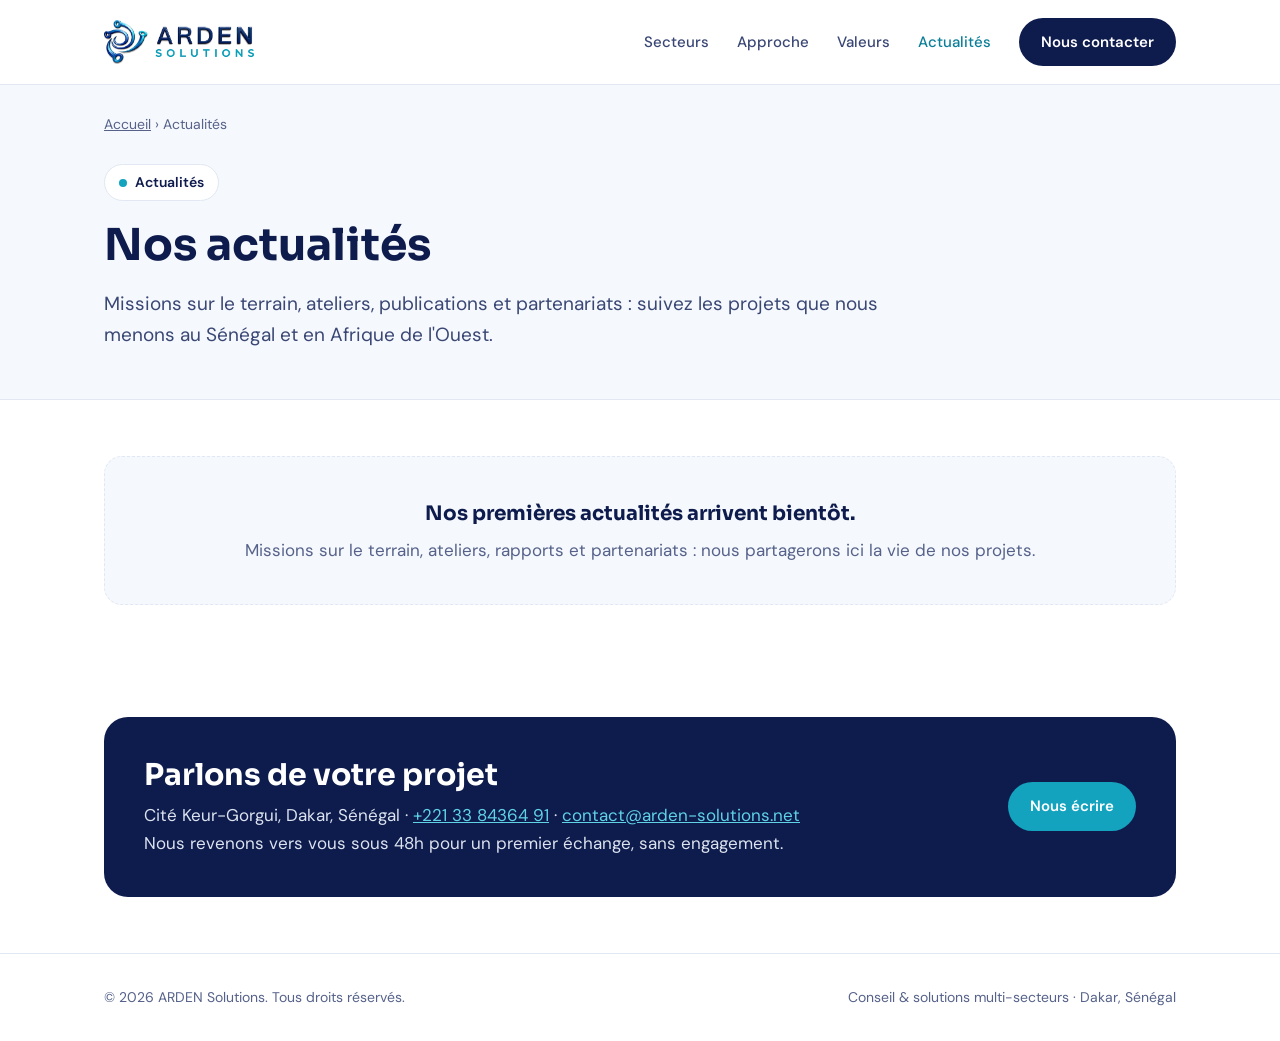
==== actualites/index.html @ 38d877ad "Rubrique Actualités et galerie photos Page /actualites/ (liste + galerie avec visionneuse), une page" ====
<!DOCTYPE html>
<html lang="fr">
<head>
<meta charset="utf-8">
<meta name="viewport" content="width=device-width, initial-scale=1">
<meta name="color-scheme" content="only light">
<title>Actualités et galerie photos | ARDEN Solutions</title>
<meta name="description" content="Les actualités d&#x27;ARDEN Solutions, cabinet de conseil à Dakar : missions sur le terrain, ateliers, publications, partenariats et galerie photos.">
<link rel="canonical" href="https://arden-solutions.net/actualites/">
<link rel="icon" href="/favicon.ico" sizes="any">
<link rel="icon" type="image/png" sizes="32x32" href="/favicon-32.png">
<link rel="apple-touch-icon" href="/apple-touch-icon.png">
<meta name="theme-color" content="#0E1B4D">
<meta property="og:type" content="website">
<meta property="og:locale" content="fr_FR">
<meta property="og:site_name" content="ARDEN Solutions">
<meta property="og:url" content="https://arden-solutions.net/actualites/">
<meta property="og:title" content="Actualités et galerie photos | ARDEN Solutions">
<meta property="og:description" content="Les actualités d&#x27;ARDEN Solutions, cabinet de conseil à Dakar : missions sur le terrain, ateliers, publications, partenariats et galerie photos.">
<meta property="og:image" content="https://arden-solutions.net/og-image.png">
<meta name="twitter:card" content="summary_large_image">
<link rel="preconnect" href="https://fonts.googleapis.com">
<link rel="preconnect" href="https://fonts.gstatic.com" crossorigin>
<link href="https://fonts.googleapis.com/css2?family=DM+Sans:wght@400;500;600&family=Sora:wght@600;700&display=swap" rel="stylesheet">
<link rel="stylesheet" href="/assets/actualites.css">
<script type="application/ld+json">{"@context": "https://schema.org", "@graph": [{"@type": "CollectionPage", "@id": "https://arden-solutions.net/actualites/#page", "name": "Actualités d'ARDEN Solutions", "url": "https://arden-solutions.net/actualites/", "inLanguage": "fr", "isPartOf": {"@id": "https://arden-solutions.net/#organisation"}, "mainEntity": {"@type": "ItemList", "itemListElement": []}}, {"@type": "ProfessionalService", "@id": "https://arden-solutions.net/#organisation", "name": "ARDEN Solutions", "url": "https://arden-solutions.net/", "logo": "https://arden-solutions.net/logo.png"}, {"@type": "BreadcrumbList", "itemListElement": [{"@type": "ListItem", "position": 1, "name": "Accueil", "item": "https://arden-solutions.net/"}, {"@type": "ListItem", "position": 2, "name": "Actualités", "item": "https://arden-solutions.net/actualites/"}]}]}</script>
</head>
<body>
<header><div class="wrap">
<a href="/" aria-label="ARDEN Solutions, accueil"><img src="/logo.png" alt="ARDEN Solutions" width="150" height="44"></a>
<nav aria-label="Navigation principale"><a href="/#secteurs">Secteurs</a><a href="/#approche">Approche</a><a href="/#valeurs">Valeurs</a><a class="news" href="/actualites/" aria-current="page">Actualités</a><a class="btn" href="/#contact">Nous contacter</a></nav>
</div></header>
<main>
<div class="hero"><div class="wrap"><nav class="crumbs" aria-label="Fil d'Ariane"><a href="/">Accueil</a> › Actualités</nav><div class="eyebrow">Actualités</div><h1>Nos actualités</h1><p class="intro">Missions sur le terrain, ateliers, publications et partenariats : suivez les projets que nous menons au Sénégal et en Afrique de l'Ouest.</p></div></div><section><div class="wrap"><div class="empty"><strong>Nos premières actualités arrivent bientôt.</strong>Missions sur le terrain, ateliers, rapports et partenariats : nous partagerons ici la vie de nos projets.</div></div></section>
<section><div class="wrap">
<div class="cta">
<div><h2>Parlons de votre projet</h2>
<p class="coords">Cité Keur-Gorgui, Dakar, Sénégal · <a href="tel:+221338436491">+221 33 84364 91</a> · <a href="mailto:contact@arden-solutions.net">contact@arden-solutions.net</a></p>
<p>Nous revenons vers vous sous 48h pour un premier échange, sans engagement.</p></div>
<a class="btn" href="/#contact">Nous écrire</a>
</div>
</div></section>
</main>
<footer><div class="wrap"><span>© 2026 ARDEN Solutions. Tous droits réservés.</span><span>Conseil &amp; solutions multi-secteurs · Dakar, Sénégal</span></div></footer>
<script src="/assets/galerie.js" defer></script>
</body>
</html>
---- assets/actualites.css ----
:root{color-scheme:only light;--navy:#0E1B4D;--ink:#3A4775;--muted:#56628A;--teal:#0B7F99;--teal2:#13A3BF;--line:#E1E8F3;--soft:#F5F8FC;--tint:#E3F5F9}
*{margin:0;padding:0;box-sizing:border-box}
body{background:#fff;color:var(--ink);font:17px/1.65 'DM Sans',-apple-system,BlinkMacSystemFont,sans-serif}
h1,h2,h3{font-family:'Sora','DM Sans',sans-serif;color:var(--navy);line-height:1.2}
a{color:var(--teal)}
img{max-width:100%;height:auto;display:block}
.wrap{max-width:1120px;margin:0 auto;padding:0 24px}
header{border-bottom:1px solid var(--line);background:#fff}
header .wrap{display:flex;align-items:center;justify-content:space-between;gap:16px;height:84px}
header img{height:44px;width:auto}
header nav{display:flex;align-items:center;gap:28px;font-size:15px}
header nav a{color:var(--ink);text-decoration:none;font-weight:500}
header nav a[aria-current]{color:var(--teal)}
.btn{display:inline-block;background:var(--navy);color:#fff!important;text-decoration:none;font-weight:600;padding:12px 22px;border-radius:999px;font-size:15px}
.crumbs{font-size:14px;color:var(--muted);padding:28px 0 0}
.crumbs a{color:var(--muted)}
.hero{background:var(--soft);border-bottom:1px solid var(--line)}
.hero .wrap{padding-bottom:48px}
.eyebrow{display:inline-flex;align-items:center;gap:8px;margin-top:28px;background:#fff;border:1px solid var(--line);border-radius:999px;padding:6px 14px;font-size:14px;color:var(--navy);font-weight:600}
.eyebrow::before{content:"";width:8px;height:8px;border-radius:50%;background:var(--teal2)}
h1{font-size:44px;max-width:860px;margin-top:18px}
.intro{max-width:780px;margin-top:16px;font-size:19px}
.meta{display:flex;flex-wrap:wrap;gap:8px 18px;margin-top:16px;font-size:15px;color:var(--muted)}
.meta a{color:var(--teal);font-weight:600;text-decoration:none}
section{padding:56px 0}
h2{font-size:30px;margin-bottom:24px}
.draft{background:#FFF4D6;border-bottom:1px solid #F0D58A;color:#6B4E00;font-size:15px;padding:12px 0}
.draft strong{color:#4A3600}
/* liste des articles */
.cards{display:grid;grid-template-columns:repeat(3,minmax(0,1fr));gap:24px;list-style:none}
.card{display:flex;flex-direction:column;border:1px solid var(--line);border-radius:18px;overflow:hidden;background:#fff;height:100%;transition:border-color .2s,box-shadow .2s}
.card:hover{border-color:var(--teal2);box-shadow:0 10px 30px rgba(14,27,77,.08)}
.card .ph{aspect-ratio:16/10;background:var(--soft);overflow:hidden}
.card .ph img{width:100%;height:100%;object-fit:cover}
.card .bd{padding:22px;display:flex;flex-direction:column;gap:8px;flex:1}
.card time,.card .dom{font-size:14px;color:var(--muted)}
.card h3{font-size:20px}
.card h3 a{color:var(--navy);text-decoration:none}
.card h3 a::after{content:"";position:absolute;inset:0}
.card{position:relative}
.card .more{margin-top:auto;padding-top:6px;color:var(--teal);font-weight:600;font-size:15px}
.cards.une{grid-template-columns:1fr}
.cards.une .card{flex-direction:row}
.cards.une .card .ph{flex:0 0 55%;aspect-ratio:auto;min-height:320px}
.cards.une .card .bd{padding:32px}
.cards.une .card h3{font-size:28px}
.empty{border:1px dashed var(--line);border-radius:18px;padding:40px;text-align:center;background:var(--soft);color:var(--muted)}
.empty strong{display:block;font-family:'Sora',sans-serif;color:var(--navy);font-size:20px;margin-bottom:6px}
/* article */
.cover{margin-top:-1px;padding-top:40px}
.cover img{width:100%;max-height:620px;object-fit:cover;border-radius:24px;background:var(--soft)}
figcaption{font-size:14px;color:var(--muted);padding:10px 2px 0}
.prose{max-width:760px}
.prose p{margin:0 0 18px}
.prose h2{font-size:26px;margin:36px 0 14px}
.prose ul{margin:0 0 18px 22px}
.prose li{margin:6px 0}
.prose blockquote{border-left:4px solid var(--teal2);padding:8px 0 8px 20px;margin:24px 0;font-size:20px;color:var(--navy)}
.prose strong{color:var(--navy)}
.share{display:flex;flex-wrap:wrap;align-items:center;gap:10px;margin-top:32px;font-size:15px}
.share a{border:1px solid var(--line);border-radius:999px;padding:8px 16px;text-decoration:none;color:var(--navy);font-weight:500}
.share a:hover{border-color:var(--teal2);background:var(--tint)}
/* galerie */
.gal{display:grid;grid-template-columns:repeat(4,minmax(0,1fr));gap:14px;list-style:none}
.gal.g3{grid-template-columns:repeat(3,minmax(0,1fr))}
.gal figure{margin:0}
.gal a{display:block;border-radius:14px;overflow:hidden;background:var(--soft);aspect-ratio:4/3}
.gal img{width:100%;height:100%;object-fit:cover;transition:transform .3s}
.gal a:hover img{transform:scale(1.04)}
.gal figcaption{font-size:13px;line-height:1.45}
.gal figcaption a{display:inline;aspect-ratio:auto;background:none;border-radius:0;color:var(--teal)}
.lb{position:fixed;inset:0;z-index:50;background:rgba(9,16,44,.92);display:none;align-items:center;justify-content:center;flex-direction:column;padding:56px 64px 24px}
.lb.open{display:flex}
.lb img{max-width:100%;max-height:calc(100vh - 140px);border-radius:10px;object-fit:contain}
.lb p{color:#DCE3EF;font-size:15px;margin-top:14px;text-align:center;max-width:820px}
.lb button{position:absolute;background:rgba(255,255,255,.12);color:#fff;border:0;border-radius:999px;width:48px;height:48px;font-size:26px;line-height:1;cursor:pointer}
.lb button:hover{background:rgba(255,255,255,.25)}
.lb .x{top:14px;right:14px}
.lb .pv{left:12px;top:50%;margin-top:-24px}
.lb .nx{right:12px;top:50%;margin-top:-24px}
/* bas de page */
.cta{background:var(--navy);color:#DCE3EF;border-radius:24px;padding:40px;display:flex;justify-content:space-between;align-items:center;gap:24px;flex-wrap:wrap}
.cta h2{color:#fff;margin-bottom:8px}
.cta a.btn{background:var(--teal2)}
.cta .coords a{color:#5FD2E6}
footer{border-top:1px solid var(--line);padding:32px 0;font-size:14px;color:var(--muted)}
footer .wrap{display:flex;justify-content:space-between;gap:16px;flex-wrap:wrap}
@media (max-width:1000px){.cards{grid-template-columns:repeat(2,minmax(0,1fr))}.gal{grid-template-columns:repeat(3,minmax(0,1fr))}.cards.une .card{flex-direction:column}.cards.une .card .ph{flex:none;min-height:0;aspect-ratio:16/9}h1{font-size:36px}}
@media (max-width:760px){header nav a:not(.btn):not(.news){display:none}header nav{gap:16px}.cards,.cards.une{grid-template-columns:1fr}.gal,.gal.g3{grid-template-columns:repeat(2,minmax(0,1fr));gap:10px}h1{font-size:30px}h2{font-size:24px}.cards.une .card h3{font-size:22px}.cards.une .card .bd{padding:22px}.cta{padding:28px}.wrap{padding:0 16px}header img{height:36px}.btn{padding:10px 16px;font-size:14px}.cover{padding-top:24px}.cover img{border-radius:16px}.lb{padding:56px 8px 16px}.lb .pv,.lb .nx{top:auto;bottom:14px;margin:0}}
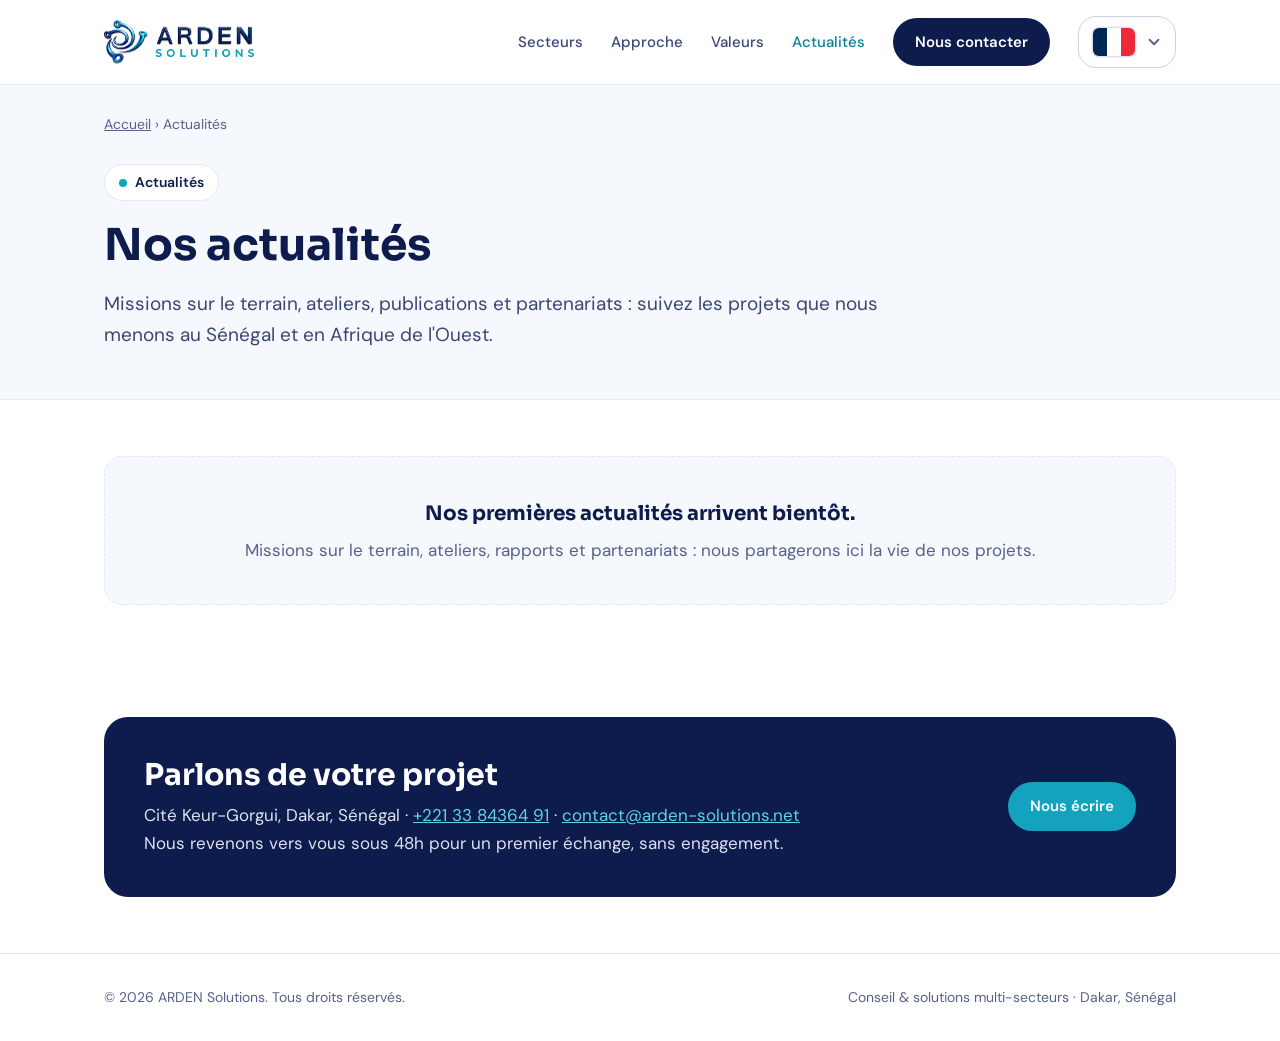
==== commit 41c86448: "Traduction du site : anglais, arabe, japonais, italien, allemand Sélecteur de langue à drapeau dans " ====
--- a/actualites/index.html
+++ b/actualites/index.html
@@ -7,6 +7,14 @@
 <title>Actualités et galerie photos | ARDEN Solutions</title>
 <meta name="description" content="Les actualités d&#x27;ARDEN Solutions, cabinet de conseil à Dakar : missions sur le terrain, ateliers, publications, partenariats et galerie photos.">
 <link rel="canonical" href="https://arden-solutions.net/actualites/">
+<link rel="alternate" hreflang="fr" href="https://arden-solutions.net/actualites/">
+<link rel="alternate" hreflang="en" href="https://arden-solutions.net/actualites/?lang=en">
+<link rel="alternate" hreflang="ar" href="https://arden-solutions.net/actualites/?lang=ar">
+<link rel="alternate" hreflang="ja" href="https://arden-solutions.net/actualites/?lang=ja">
+<link rel="alternate" hreflang="it" href="https://arden-solutions.net/actualites/?lang=it">
+<link rel="alternate" hreflang="de" href="https://arden-solutions.net/actualites/?lang=de">
+<link rel="alternate" hreflang="x-default" href="https://arden-solutions.net/actualites/">
+<script src="/assets/i18n.js"></script>
 <link rel="icon" href="/favicon.ico" sizes="any">
 <link rel="icon" type="image/png" sizes="32x32" href="/favicon-32.png">
 <link rel="apple-touch-icon" href="/apple-touch-icon.png">
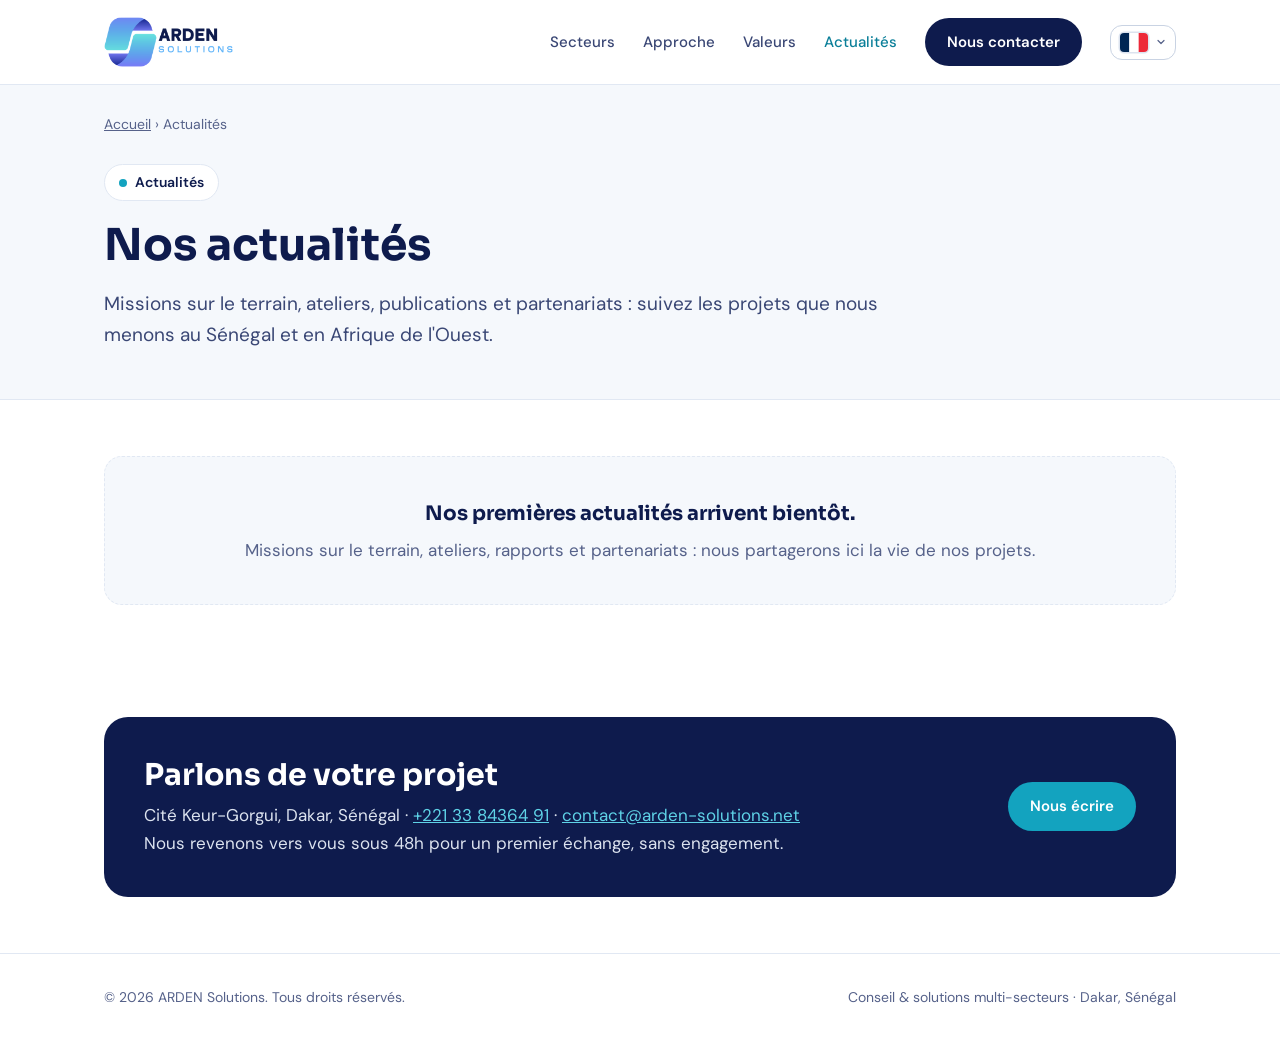
==== commit ff37fa0c: "Nouveau logo ARDEN Solutions sur tout le site Logo fourni par le client (symbole en S dégradé). Vers" ====
--- a/actualites/index.html
+++ b/actualites/index.html
@@ -35,7 +35,7 @@
 </head>
 <body>
 <header><div class="wrap">
-<a href="/" aria-label="ARDEN Solutions, accueil"><img src="/logo.png" alt="ARDEN Solutions" width="150" height="44"></a>
+<a href="/" aria-label="ARDEN Solutions, accueil"><img src="/logo.png" alt="ARDEN Solutions" width="129" height="50"></a>
 <nav aria-label="Navigation principale"><a href="/#secteurs">Secteurs</a><a href="/#approche">Approche</a><a href="/#valeurs">Valeurs</a><a class="news" href="/actualites/" aria-current="page">Actualités</a><a class="btn" href="/#contact">Nous contacter</a></nav>
 </div></header>
 <main>
--- a/assets/actualites.css
+++ b/assets/actualites.css
@@ -7,7 +7,7 @@
 .wrap{max-width:1120px;margin:0 auto;padding:0 24px}
 header{border-bottom:1px solid var(--line);background:#fff}
 header .wrap{display:flex;align-items:center;justify-content:space-between;gap:16px;height:84px}
-header img{height:44px;width:auto}
+header img{height:50px;width:auto}
 header nav{display:flex;align-items:center;gap:28px;font-size:15px}
 header nav a{color:var(--ink);text-decoration:none;font-weight:500}
 header nav a[aria-current]{color:var(--teal)}
@@ -86,4 +86,4 @@
 footer{border-top:1px solid var(--line);padding:32px 0;font-size:14px;color:var(--muted)}
 footer .wrap{display:flex;justify-content:space-between;gap:16px;flex-wrap:wrap}
 @media (max-width:1000px){.cards{grid-template-columns:repeat(2,minmax(0,1fr))}.gal{grid-template-columns:repeat(3,minmax(0,1fr))}.cards.une .card{flex-direction:column}.cards.une .card .ph{flex:none;min-height:0;aspect-ratio:16/9}h1{font-size:36px}}
-@media (max-width:760px){header nav a:not(.btn):not(.news){display:none}header nav{gap:16px}.cards,.cards.une{grid-template-columns:1fr}.gal,.gal.g3{grid-template-columns:repeat(2,minmax(0,1fr));gap:10px}h1{font-size:30px}h2{font-size:24px}.cards.une .card h3{font-size:22px}.cards.une .card .bd{padding:22px}.cta{padding:28px}.wrap{padding:0 16px}header img{height:36px}.btn{padding:10px 16px;font-size:14px}.cover{padding-top:24px}.cover img{border-radius:16px}.lb{padding:56px 8px 16px}.lb .pv,.lb .nx{top:auto;bottom:14px;margin:0}}
+@media (max-width:760px){header nav a:not(.btn):not(.news){display:none}header nav{gap:16px}.cards,.cards.une{grid-template-columns:1fr}.gal,.gal.g3{grid-template-columns:repeat(2,minmax(0,1fr));gap:10px}h1{font-size:30px}h2{font-size:24px}.cards.une .card h3{font-size:22px}.cards.une .card .bd{padding:22px}.cta{padding:28px}.wrap{padding:0 16px}header img{height:42px}.btn{padding:10px 16px;font-size:14px}.cover{padding-top:24px}.cover img{border-radius:16px}.lb{padding:56px 8px 16px}.lb .pv,.lb .nx{top:auto;bottom:14px;margin:0}}
